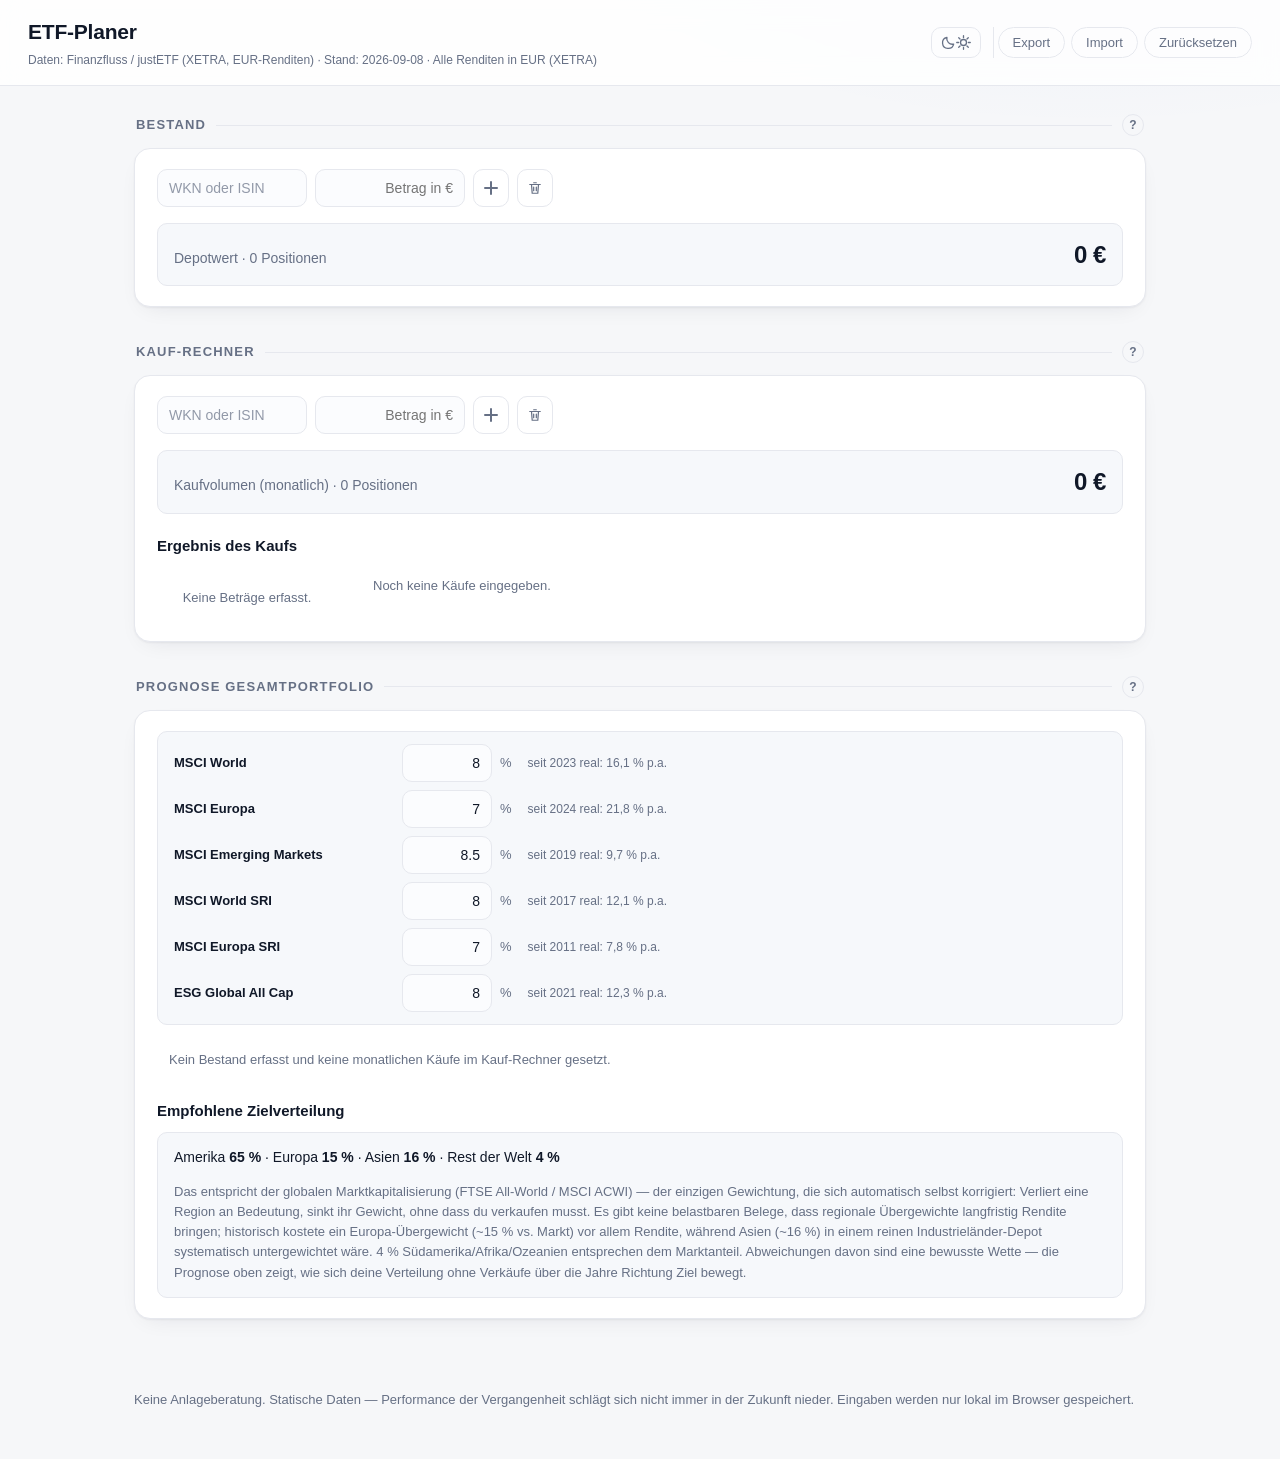
==== planen.html @ 66827581 "remove trailing number in title" ====
<!DOCTYPE html>
<html lang="de">
<head>
<meta charset="UTF-8">
<meta name="viewport" content="width=device-width, initial-scale=1.0">
<title>ETF-Planer · Planung</title>
<link rel="stylesheet" href="style.css">
</head>
<body>
<header>
  <div>
    <h1>ETF-Planer</h1>
    <p class="subtitle" id="data-source"></p>
  </div>
  <div class="header-right">
    <button id="btn-mode" class="icon-btn" title="Hell/Dunkel umschalten" aria-label="Farbmodus umschalten">
      <svg id="ico-moon" width="15" height="15" viewBox="0 0 16 16" aria-hidden="true"><path d="M13.5 9.7A6 6 0 0 1 6.3 2.5 6 6 0 1 0 13.5 9.7Z" fill="none" stroke="currentColor" stroke-width="1.4" stroke-linejoin="round"/></svg>
      <svg id="ico-sun" width="15" height="15" viewBox="0 0 16 16" aria-hidden="true" hidden><circle cx="8" cy="8" r="3.2" fill="none" stroke="currentColor" stroke-width="1.4"/><path d="M8 .8v2M8 13.2v2M.8 8h2M13.2 8h2M2.9 2.9l1.4 1.4M11.7 11.7l1.4 1.4M13.1 2.9l-1.4 1.4M4.3 11.7l-1.4 1.4" stroke="currentColor" stroke-width="1.4" stroke-linecap="round"/></svg>
    </button>
    <div class="header-actions">
      <button id="btn-export" class="btn-ghost" title="Bestand und Kauf-Rechner als JSON-Datei speichern">Export</button>
      <button id="btn-import" class="btn-ghost" title="Bestand und Kauf-Rechner aus einer JSON-Datei laden">Import</button>
      <button id="btn-reset" class="btn-ghost" title="Alle Eingaben löschen">Zurücksetzen</button>
    </div>
  </div>
</header>
<input type="file" id="import-file" accept=".json,application/json" hidden>

<main>
  <section id="holdings">
    <h2>Bestand <div class="hint"><button class="hint-btn" type="button" aria-label="Hinweis anzeigen">?</button><span class="hint-text">Pro Zeile WKN oder ISIN und Betrag in €. „＋" übernimmt und öffnet darunter eine neue Zeile — ist die WKN schon vorhanden, wird der Betrag in die bestehende Zeile addiert. Der Mülleimer entfernt den Eintrag, Werte bleiben jederzeit editierbar.</span></div></h2>
    <div class="card">
      <div id="holdings-rows"></div>
      <div id="holdings-sum" class="holdings-sum"></div>
    </div>
  </section>

  <section id="buy">
    <h2>Kauf-Rechner <div class="hint"><button class="hint-btn" type="button" aria-label="Hinweis anzeigen">?</button><span class="hint-text">Pro Zeile WKN oder ISIN und monatlicher Betrag in €. „＋" übernimmt und öffnet eine neue Zeile — bei doppelter WKN wird der Betrag in die bestehende Zeile addiert; der Mülleimer entfernt sie.</span></div></h2>
    <div class="card">
      <div id="buy-rows"></div>
      <div id="buy-sum" class="holdings-sum"></div>
      <h3>Ergebnis des Kaufs</h3>
      <div class="buy-result">
        <div id="buy-donut" class="donut-box"></div>
        <div class="table-wrap"><table id="buy-fine"></table></div>
      </div>
    </div>
  </section>

  <section id="projection">
    <h2>Prognose Gesamtportfolio <div class="hint"><button class="hint-btn" type="button" aria-label="Hinweis anzeigen">?</button><span class="hint-text">Basis: dein Bestand (Sektion 1) + die monatlichen Käufe aus dem Kauf-Rechner (Sektion 2), verzinst mit monatlichem Zinseszins. Die Renditen sind langfristige Annahmen — anpassbar, keine Garantie.</span></div></h2>
    <div class="card">
      <div id="proj-rates" class="rate-grid"></div>
      <div class="proj-table-box">
        <div class="table-wrap"><table id="proj-table"></table></div>
        <div id="proj-map-overlay" class="proj-map-overlay" aria-hidden="true" hidden></div>
      </div>
      <h3>Empfohlene Zielverteilung</h3>
      <div class="target-info">
        <p class="target-vals">Amerika <strong>65 %</strong> · Europa <strong>15 %</strong> · Asien <strong>16 %</strong> · Rest der Welt <strong>4 %</strong></p>
        <p class="muted">Das entspricht der globalen Marktkapitalisierung (FTSE All-World / MSCI ACWI) — der einzigen Gewichtung, die sich automatisch selbst korrigiert: Verliert eine Region an Bedeutung, sinkt ihr Gewicht, ohne dass du verkaufen musst. Es gibt keine belastbaren Belege, dass regionale Übergewichte langfristig Rendite bringen; historisch kostete ein Europa-Übergewicht (~15 % vs. Markt) vor allem Rendite, während Asien (~16 %) in einem reinen Industrieländer-Depot systematisch untergewichtet wäre. 4 % Südamerika/Afrika/Ozeanien entsprechen dem Marktanteil. Abweichungen davon sind eine bewusste Wette — die Prognose oben zeigt, wie sich deine Verteilung ohne Verkäufe über die Jahre Richtung Ziel bewegt.</p>
      </div>
    </div>
  </section>
</main>

<footer>
  <p id="disclaimer" class="muted"></p>
</footer>

<script src="data.js"></script>
<script src="calc.js"></script>
<script src="shared.js"></script>
<script src="planen.js"></script>
</body>
</html>
---- style.css ----
:root {
  color-scheme: light;
  --bg: #f6f7f9;
  --bg-glow: rgba(37, 99, 235, 0.06);
  --card: #ffffff;
  --text: #101828;
  --muted: #667085;
  --accent: #2563eb;
  --accent-soft: rgba(37, 99, 235, 0.1);
  --green: #16a34a;
  --red: #dc2626;
  --amber: #d97706;
  --violet: #7c3aed;
  --border: #e6e8ee;
  --strong: #d3d8e1;
  --radius: 16px;
  --radius-sm: 10px;
  --shadow: 0 1px 2px rgba(16, 24, 40, 0.05), 0 8px 24px -12px rgba(16, 24, 40, 0.12);
  --shadow-lg: 0 12px 32px -8px rgba(16, 24, 40, 0.22);
  --header-bg: rgba(255, 255, 255, 0.82);
  --input-bg: #fbfcfe;
  --row-hover: #f4f7fc;
  --kpi-bg: #f6f8fb;
  --map-bg: #eef4fa;
  --track: #eef0f3;
  --err-bg: #fef2f2;
  --font-body: -apple-system, BlinkMacSystemFont, "Segoe UI", Roboto, "Helvetica Neue", sans-serif;
}

[data-mode="dark"] {
  color-scheme: dark;
  --bg: #0d1117;
  --bg-glow: rgba(96, 165, 250, 0.08);
  --card: #161c26;
  --text: #e6e9ef;
  --muted: #97a1af;
  --accent: #60a5fa;
  --accent-soft: rgba(96, 165, 250, 0.16);
  --green: #4ade80;
  --red: #f87171;
  --amber: #fbbf24;
  --violet: #a78bfa;
  --border: #262e3b;
  --strong: #38424f;
  --shadow: 0 1px 2px rgba(0, 0, 0, 0.4), 0 10px 28px -14px rgba(0, 0, 0, 0.6);
  --shadow-lg: 0 14px 36px -10px rgba(0, 0, 0, 0.65);
  --header-bg: rgba(13, 17, 23, 0.82);
  --input-bg: #0f141c;
  --row-hover: #1c2431;
  --kpi-bg: #121822;
  --map-bg: #0f1622;
  --track: #242d3a;
  --err-bg: #2a1517;
}

* { box-sizing: border-box; }

body {
  margin: 0;
  font-family: var(--font-body);
  background:
    radial-gradient(900px 420px at 85% -10%, var(--bg-glow), transparent 65%),
    var(--bg);
  color: var(--text);
  line-height: 1.55;
  -webkit-font-smoothing: antialiased;
}

header {
  display: flex;
  justify-content: space-between;
  align-items: center;
  gap: 16px;
  flex-wrap: wrap;
  padding: 16px 28px;
  background: var(--header-bg);
  backdrop-filter: blur(12px);
  -webkit-backdrop-filter: blur(12px);
  border-bottom: 1px solid var(--border);
  position: sticky;
  top: 0;
  z-index: 40;
}

h1 {
  margin: 0;
  font-size: 21px;
  font-weight: 750;
  letter-spacing: -0.01em;
}
.subtitle { margin: 2px 0 0; color: var(--muted); font-size: 12px; }

main { max-width: 1060px; margin: 0 auto; padding: 28px 24px 8px; }

section { margin-bottom: 34px; }
h2 {
  font-size: 13px;
  font-weight: 700;
  margin: 0 0 12px;
  padding: 0 2px;
  text-transform: uppercase;
  letter-spacing: 0.09em;
  color: var(--muted);
  display: flex;
  align-items: center;
  gap: 10px;
}
h2::after { content: ""; flex: 1; order: 1; height: 1px; background: var(--border); }
h3 {
  font-size: 15px;
  font-weight: 700;
  margin: 20px 0 10px;
}


.card {
  background: var(--card);
  border: 1px solid var(--border);
  border-radius: var(--radius);
  padding: 20px 22px;
  box-shadow: var(--shadow);
}

.muted { color: var(--muted); font-size: 13px; }
.muted a { color: var(--accent); text-decoration: none; border-bottom: 1px dotted var(--accent); }
.muted a:hover { border-bottom-style: solid; }

.hint { position: relative; width: fit-content; order: 2; margin: 0; }
.hint-btn {
  position: relative;
  display: inline-flex;
  align-items: center;
  justify-content: center;
  width: 22px;
  height: 22px;
  border: 1px solid var(--border);
  border-radius: 50%;
  background: transparent;
  color: var(--muted);
  font-size: 12px;
  font-weight: 600;
  cursor: pointer;
  user-select: none;
  transition: color 0.15s, border-color 0.15s, background 0.15s;
}
.hint-btn:hover, .hint:hover .hint-btn, .hint:focus-within .hint-btn { color: var(--accent); border-color: var(--accent); background: var(--accent-soft); }
.hint-btn::after { content: ""; position: absolute; top: 0; bottom: 0; right: 100%; width: 7px; }
.hint-text {
  position: absolute;
  top: 0;
  right: calc(100% + 6px);
  z-index: 30;
  padding: 4px 10px;
  background: var(--card);
  border: 1px solid var(--strong);
  border-radius: var(--radius-sm);
  box-shadow: var(--shadow-lg);
  color: var(--muted);
  font-size: 13px;
  text-align: left;
  white-space: normal;
  width: max-content;
  max-width: min(460px, calc(100vw - 90px));
  line-height: 1.45;
  opacity: 0;
  visibility: hidden;
  pointer-events: none;
  transition: opacity 0.12s, visibility 0.12s;
}
.hint:hover .hint-text, .hint:focus-within .hint-text { opacity: 1; visibility: visible; pointer-events: auto; }

.btn {
  background: var(--accent);
  color: #fff;
  border: none;
  border-radius: var(--radius-sm);
  padding: 10px 18px;
  font-size: 14px;
  font-weight: 600;
  font-family: inherit;
  cursor: pointer;
  box-shadow: 0 2px 8px -2px var(--accent-soft);
  transition: filter 0.15s, transform 0.15s;
}
.btn:hover { filter: brightness(1.08); }
.btn:active { transform: translateY(1px); }
.btn-ghost {
  background: transparent;
  color: var(--muted);
  border: 1px solid var(--border);
  border-radius: 999px;
  padding: 7px 14px;
  font-size: 13px;
  font-family: inherit;
  cursor: pointer;
  transition: color 0.15s, border-color 0.15s, background 0.15s;
}
.btn-ghost:hover { color: var(--text); border-color: var(--strong); background: var(--accent-soft); }

input[type=number], input:not([type]), textarea {
  border: 1px solid var(--border);
  border-radius: var(--radius-sm);
  padding: 9px 11px;
  font-size: 14px;
  font-family: inherit;
  background: var(--input-bg);
  color: var(--text);
  transition: border-color 0.15s, box-shadow 0.15s, background 0.15s;
}
input:focus, textarea:focus {
  outline: none;
  border-color: var(--accent);
  box-shadow: 0 0 0 3px var(--accent-soft);
}
textarea { width: 100%; resize: vertical; }
input.hold-v, input.rate-v { -moz-appearance: textfield; appearance: textfield; }
input.hold-v::-webkit-outer-spin-button,
input.hold-v::-webkit-inner-spin-button,
input.rate-v::-webkit-outer-spin-button,
input.rate-v::-webkit-inner-spin-button { -webkit-appearance: none; margin: 0; }

.table-wrap { overflow-x: auto; }
table { border-collapse: collapse; width: 100%; font-size: 14px; }
th, td { padding: 9px 12px; text-align: left; border-bottom: 1px solid var(--border); white-space: nowrap; }
th { color: var(--muted); font-weight: 600; font-size: 11px; text-transform: uppercase; letter-spacing: 0.05em; }
td.num, th.num { text-align: right; font-variant-numeric: tabular-nums; }
tbody tr, table > tr { transition: background 0.12s; }
td.pos, span.pos { color: var(--green); }
td.neg, span.neg { color: var(--red); }
tr:last-child td { border-bottom: none; }

.etf-rows { display: flex; flex-direction: column; gap: 14px; }
.etf-row {
  display: grid;
  grid-template-columns: 1fr auto;
  gap: 20px;
  align-items: start;
  background: var(--card);
  border: 1px solid var(--border);
  border-radius: var(--radius);
  padding: 16px 18px;
  box-shadow: var(--shadow);
}
@media (max-width: 760px) { .etf-row { grid-template-columns: 1fr; } }
.etf-main { min-width: 0; }
.etf-row-head { display: flex; flex-direction: column; align-items: flex-start; gap: 2px; margin-bottom: 12px; }
.etf-row-head h4 { margin: 0; font-size: 16px; }
.isin-link { font-size: 12px; color: var(--accent); text-decoration: none; border-bottom: 1px dotted var(--accent); }
.isin-link:hover { border-bottom-style: solid; }
.etf-stats { display: flex; flex-direction: column; gap: 6px; max-width: 480px; }
.stat { display: flex; justify-content: space-between; gap: 10px; font-size: 13px; border-bottom: 1px dashed var(--border); padding-bottom: 4px; }
.stat-label { color: var(--muted); }
.stat-value { text-align: right; font-variant-numeric: tabular-nums; }
.stat-value.pos { color: var(--green); }
.stat-value.neg { color: var(--red); }
.stat-sub { font-size: 11px; margin-left: 6px; }
.etf-map { width: 340px; max-width: 100%; justify-self: end; }
.etf-map .legend { margin-top: 8px; }

.worldmap { display: block; width: 100%; height: auto; margin: 6px 0 10px; background: var(--map-bg); border-radius: calc(var(--radius-sm) - 4px); padding: 4px; }
#proj-table th[data-col], #proj-table td[data-col] { cursor: pointer; }
#proj-table td[data-col]:hover { background: var(--row-hover); }
#proj-table th[data-col] { color: var(--accent); }
.proj-table-box { position: relative; }
.proj-map-overlay { position: absolute; z-index: 30; width: 210px; background: var(--card); border: 1px solid var(--strong); border-radius: var(--radius-sm); box-shadow: var(--shadow-lg); padding: 8px; pointer-events: none; }
.proj-map-overlay[hidden] { display: none; }
.proj-map-overlay.pinned { border-color: var(--accent); box-shadow: 0 0 0 3px var(--accent-soft), var(--shadow-lg); }
.proj-map-title { font-size: 13px; font-weight: 600; margin-bottom: 4px; }
.proj-map-overlay .worldmap { margin: 0; width: 100%; }
.legend { display: flex; flex-wrap: wrap; gap: 8px 14px; font-size: 12px; color: var(--muted); }
.legend .dot { display: inline-block; width: 9px; height: 9px; border-radius: 2px; margin-right: 4px; }

.split { display: grid; grid-template-columns: 1fr auto; gap: 24px; align-items: start; }
@media (max-width: 800px) { .split { grid-template-columns: 1fr; } }

.donut-box { display: flex; justify-content: center; padding-top: 8px; }
@media (max-width: 700px) { .rate-row { flex-wrap: wrap; } .rate-name { width: 100%; } }

.bucket-rows { display: flex; flex-direction: column; gap: 6px; }
.bucket-row { display: grid; grid-template-columns: 140px 1fr 70px; gap: 8px; align-items: center; font-size: 13px; }
.bucket-row .track { display: block; background: var(--track); border-radius: 999px; height: 10px; overflow: hidden; }
.bucket-row .fill { display: block; height: 100%; border-radius: 999px; }
.bucket-row .val { text-align: right; font-variant-numeric: tabular-nums; }

footer { padding: 16px 24px 36px; max-width: 1060px; margin: 0 auto; }

.bar-stack { display: flex; width: 150px; height: 10px; border-radius: 999px; overflow: hidden; background: var(--track); }
.bar-stack > div { height: 100%; }

.header-right { display: flex; align-items: center; gap: 10px; flex-wrap: wrap; }
.header-actions { display: flex; align-items: center; gap: 6px; padding-left: 4px; margin-left: 2px; border-left: 1px solid var(--border); }
@media (max-width: 720px) { .header-actions { border-left: none; padding-left: 0; } }

.hold-row { display: flex; gap: 8px; align-items: center; margin-bottom: 8px; }
.hold-row > input, .hold-row > button { box-sizing: border-box; height: 38px; }
.hold-row > button { display: inline-flex; align-items: center; justify-content: center; padding: 0 10px; }
.hold-q { width: 150px; flex: none; }
.hold-q::placeholder { color: var(--muted); opacity: 0.7; }
.hold-name { flex: 1 1 auto; min-width: 0; font-size: 13px; color: var(--muted); white-space: nowrap; overflow: hidden; text-overflow: ellipsis; }
.hold-v { width: 150px; flex: none; text-align: right; }

.input-err { border-color: var(--red); background: var(--err-bg); }
.icon-btn { background: transparent; border: 1px solid var(--border); border-radius: var(--radius-sm); padding: 7px 9px; cursor: pointer; color: var(--muted); display: inline-flex; align-items: center; transition: color 0.15s, border-color 0.15s, background 0.15s; }
.icon-btn:hover { color: var(--accent); border-color: var(--accent); background: var(--accent-soft); }
.icon-del:hover { color: var(--red); border-color: var(--red); background: var(--err-bg); }

.holdings-sum {
  display: flex;
  justify-content: space-between;
  align-items: baseline;
  flex-wrap: wrap;
  gap: 6px 12px;
  margin-top: 16px;
  padding: 12px 16px;
  background: var(--kpi-bg);
  border: 1px solid var(--border);
  border-radius: var(--radius-sm);
  font-size: 14px;
}
.holdings-sum .sum-label { color: var(--muted); font-weight: 500; }
.holdings-sum .sum-value { font-size: 24px; font-weight: 800; letter-spacing: -0.02em; font-variant-numeric: tabular-nums; }
.holdings-sum .sum-hint { font-size: 12px; width: 100%; }

.buy-result { display: grid; grid-template-columns: 180px 1fr; gap: 24px; align-items: start; margin-top: 4px; }
@media (max-width: 700px) { .buy-result { grid-template-columns: 1fr; } }

.rate-grid {
  margin-bottom: 16px;
  padding: 12px 16px;
  background: var(--kpi-bg);
  border: 1px solid var(--border);
  border-radius: var(--radius-sm);
}
.rate-row { display: flex; align-items: center; gap: 8px; margin-bottom: 8px; }
.rate-row:last-child { margin-bottom: 0; }
.rate-name { width: 220px; font-size: 13px; font-weight: 600; }
.rate-row .rate-v { width: 90px; box-sizing: border-box; height: 38px; text-align: right; }
.rate-unit { color: var(--muted); font-size: 13px; }
.rate-ref { font-size: 12px; margin-left: 8px; }
.dot-region { display: inline-block; width: 9px; height: 9px; border-radius: 50%; margin-right: 6px; }

.target-info { background: var(--kpi-bg); border: 1px solid var(--border); border-radius: var(--radius-sm); padding: 14px 16px; }
.target-vals { margin: 0 0 6px; font-size: 14px; }
.target-info p:last-child { margin-bottom: 0; }
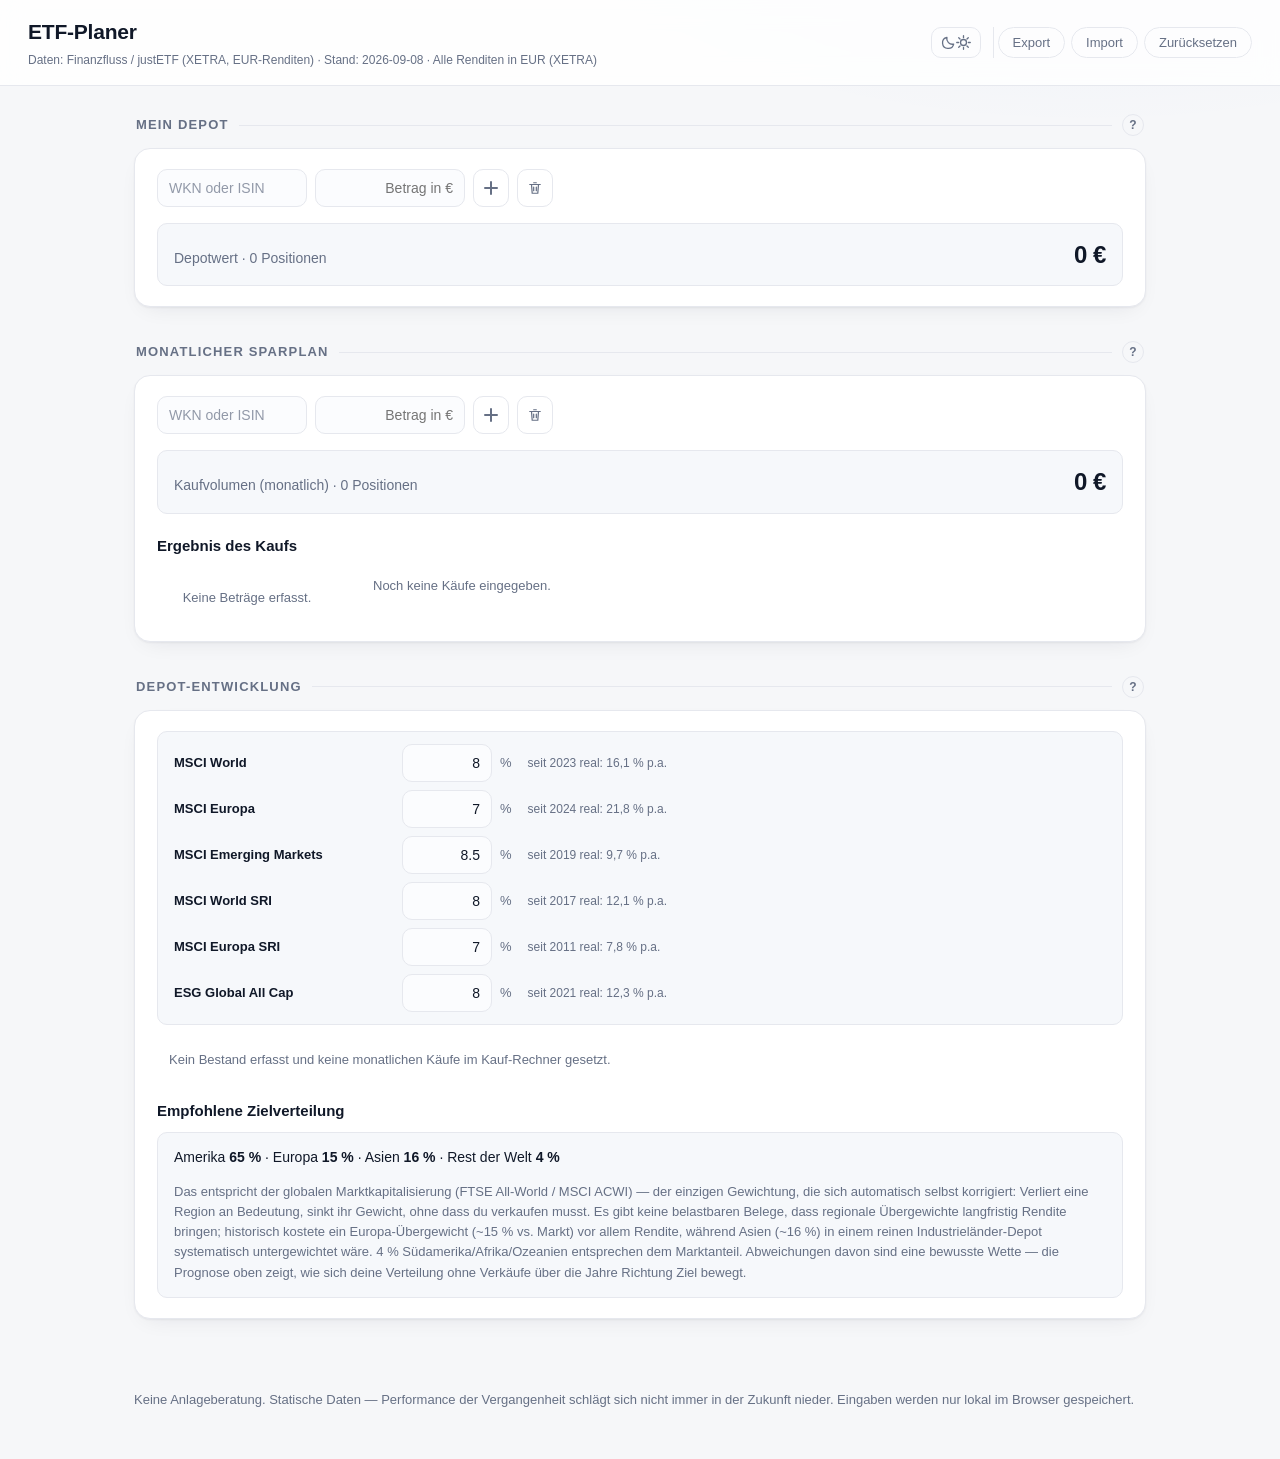
==== commit 7f366b0f: "rename title" ====
--- a/planen.html
+++ b/planen.html
@@ -28,7 +28,7 @@
 
 <main>
   <section id="holdings">
-    <h2>Bestand <div class="hint"><button class="hint-btn" type="button" aria-label="Hinweis anzeigen">?</button><span class="hint-text">Pro Zeile WKN oder ISIN und Betrag in €. „＋" übernimmt und öffnet darunter eine neue Zeile — ist die WKN schon vorhanden, wird der Betrag in die bestehende Zeile addiert. Der Mülleimer entfernt den Eintrag, Werte bleiben jederzeit editierbar.</span></div></h2>
+    <h2>Mein Depot <div class="hint"><button class="hint-btn" type="button" aria-label="Hinweis anzeigen">?</button><span class="hint-text">Pro Zeile WKN oder ISIN und Betrag in €. „＋" übernimmt und öffnet darunter eine neue Zeile — ist die WKN schon vorhanden, wird der Betrag in die bestehende Zeile addiert. Der Mülleimer entfernt den Eintrag, Werte bleiben jederzeit editierbar.</span></div></h2>
     <div class="card">
       <div id="holdings-rows"></div>
       <div id="holdings-sum" class="holdings-sum"></div>
@@ -36,7 +36,7 @@
   </section>
 
   <section id="buy">
-    <h2>Kauf-Rechner <div class="hint"><button class="hint-btn" type="button" aria-label="Hinweis anzeigen">?</button><span class="hint-text">Pro Zeile WKN oder ISIN und monatlicher Betrag in €. „＋" übernimmt und öffnet eine neue Zeile — bei doppelter WKN wird der Betrag in die bestehende Zeile addiert; der Mülleimer entfernt sie.</span></div></h2>
+    <h2>Monatlicher Sparplan <div class="hint"><button class="hint-btn" type="button" aria-label="Hinweis anzeigen">?</button><span class="hint-text">Pro Zeile WKN oder ISIN und monatlicher Betrag in €. „＋" übernimmt und öffnet eine neue Zeile — bei doppelter WKN wird der Betrag in die bestehende Zeile addiert; der Mülleimer entfernt sie.</span></div></h2>
     <div class="card">
       <div id="buy-rows"></div>
       <div id="buy-sum" class="holdings-sum"></div>
@@ -49,7 +49,7 @@
   </section>
 
   <section id="projection">
-    <h2>Prognose Gesamtportfolio <div class="hint"><button class="hint-btn" type="button" aria-label="Hinweis anzeigen">?</button><span class="hint-text">Basis: dein Bestand (Sektion 1) + die monatlichen Käufe aus dem Kauf-Rechner (Sektion 2), verzinst mit monatlichem Zinseszins. Die Renditen sind langfristige Annahmen — anpassbar, keine Garantie.</span></div></h2>
+    <h2>Depot-Entwicklung <div class="hint"><button class="hint-btn" type="button" aria-label="Hinweis anzeigen">?</button><span class="hint-text">Basis: dein Bestand (Sektion 1) + die monatlichen Käufe aus dem Monatlichen Sparplan (Sektion 2), verzinst mit monatlichem Zinseszins. Die Renditen sind langfristige Annahmen — anpassbar, keine Garantie.</span></div></h2>
     <div class="card">
       <div id="proj-rates" class="rate-grid"></div>
       <div class="proj-table-box">
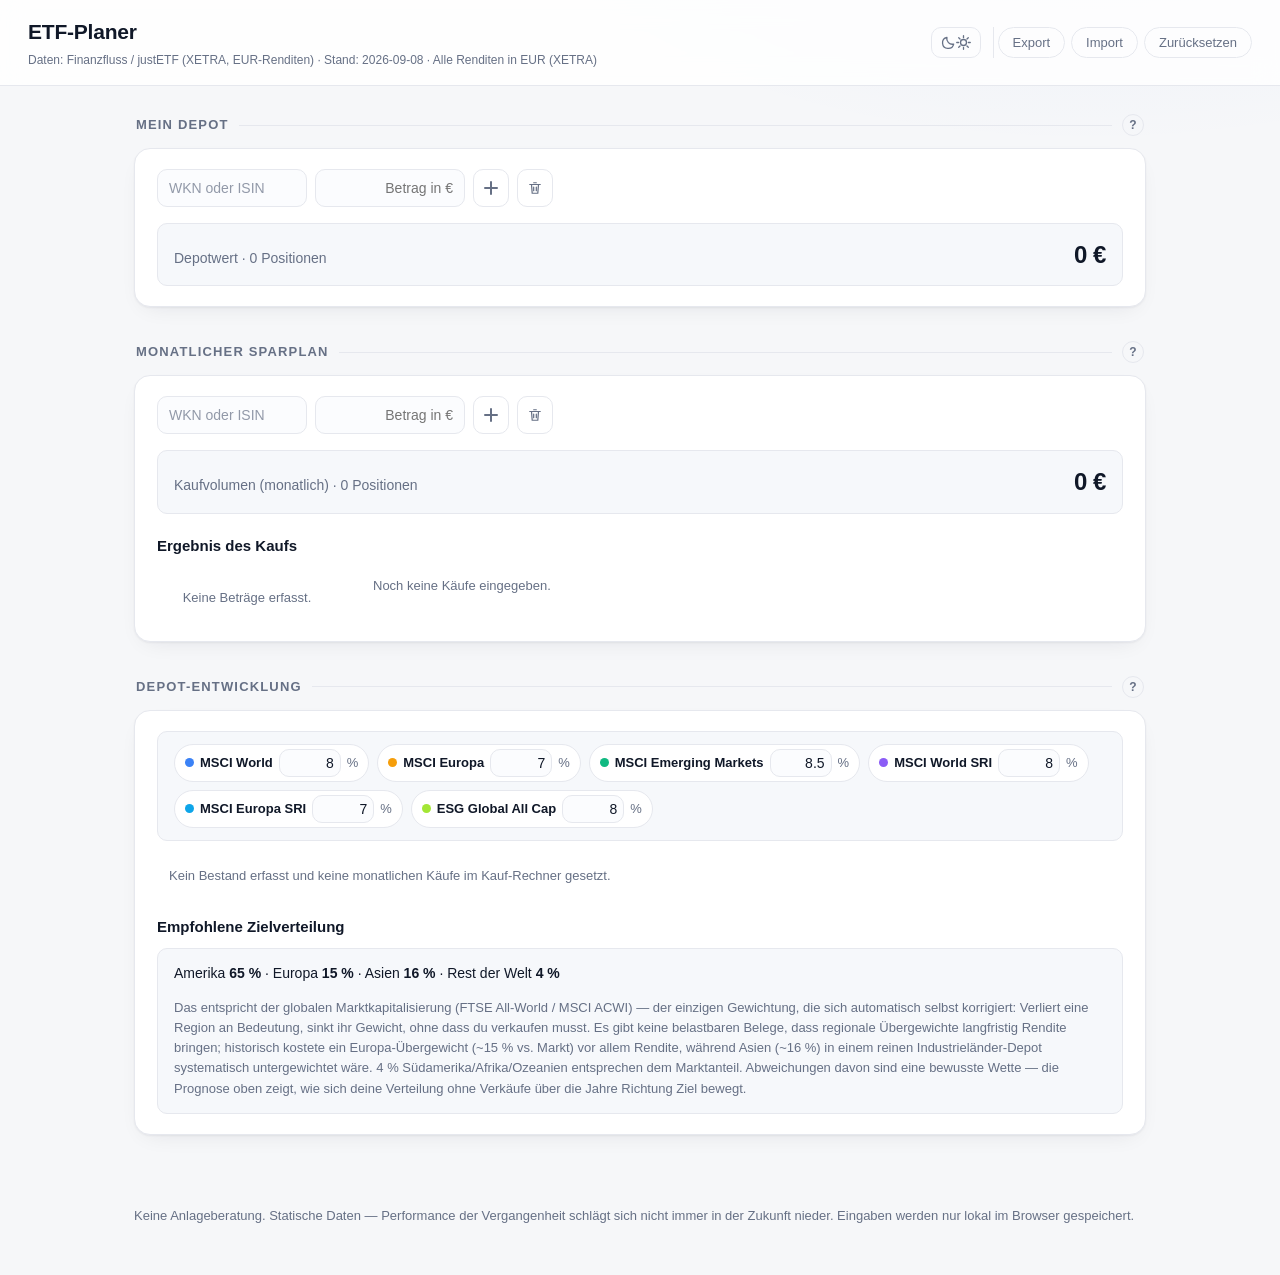
==== commit 7e815ee8: "improve layout" ====
--- a/planen.html
+++ b/planen.html
@@ -51,7 +51,7 @@
   <section id="projection">
     <h2>Depot-Entwicklung <div class="hint"><button class="hint-btn" type="button" aria-label="Hinweis anzeigen">?</button><span class="hint-text">Basis: dein Bestand (Sektion 1) + die monatlichen Käufe aus dem Monatlichen Sparplan (Sektion 2), verzinst mit monatlichem Zinseszins. Die Renditen sind langfristige Annahmen — anpassbar, keine Garantie.</span></div></h2>
     <div class="card">
-      <div id="proj-rates" class="rate-grid"></div>
+      <div id="proj-rates" class="rate-chips"></div>
       <div class="proj-table-box">
         <div class="table-wrap"><table id="proj-table"></table></div>
         <div id="proj-map-overlay" class="proj-map-overlay" aria-hidden="true" hidden></div>
--- a/style.css
+++ b/style.css
@@ -274,7 +274,6 @@
 @media (max-width: 800px) { .split { grid-template-columns: 1fr; } }
 
 .donut-box { display: flex; justify-content: center; padding-top: 8px; }
-@media (max-width: 700px) { .rate-row { flex-wrap: wrap; } .rate-name { width: 100%; } }
 
 .bucket-rows { display: flex; flex-direction: column; gap: 6px; }
 .bucket-row { display: grid; grid-template-columns: 140px 1fr 70px; gap: 8px; align-items: center; font-size: 13px; }
@@ -324,19 +323,54 @@
 .buy-result { display: grid; grid-template-columns: 180px 1fr; gap: 24px; align-items: start; margin-top: 4px; }
 @media (max-width: 700px) { .buy-result { grid-template-columns: 1fr; } }
 
-.rate-grid {
+.rate-chips {
+  display: flex;
+  flex-wrap: wrap;
+  gap: 8px;
+  align-items: center;
   margin-bottom: 16px;
   padding: 12px 16px;
   background: var(--kpi-bg);
   border: 1px solid var(--border);
   border-radius: var(--radius-sm);
 }
-.rate-row { display: flex; align-items: center; gap: 8px; margin-bottom: 8px; }
-.rate-row:last-child { margin-bottom: 0; }
-.rate-name { width: 220px; font-size: 13px; font-weight: 600; }
-.rate-row .rate-v { width: 90px; box-sizing: border-box; height: 38px; text-align: right; }
+.rate-chip {
+  position: relative;
+  display: inline-flex;
+  align-items: center;
+  gap: 6px;
+  padding: 4px 10px;
+  border: 1px solid var(--border);
+  border-radius: 999px;
+  background: var(--card);
+  cursor: text;
+}
+.rate-chip::after {
+  content: attr(data-tip);
+  position: absolute;
+  bottom: calc(100% + 6px);
+  left: 50%;
+  transform: translateX(-50%);
+  z-index: 30;
+  padding: 4px 10px;
+  background: var(--card);
+  border: 1px solid var(--strong);
+  border-radius: var(--radius-sm);
+  box-shadow: var(--shadow-lg);
+  color: var(--muted);
+  font-size: 13px;
+  font-weight: 400;
+  white-space: nowrap;
+  opacity: 0;
+  visibility: hidden;
+  pointer-events: none;
+  transition: opacity 0.12s, visibility 0.12s;
+}
+.rate-chip:hover::after, .rate-chip:focus-within::after { opacity: 1; visibility: visible; }
+.rate-dot { width: 9px; height: 9px; border-radius: 50%; flex: 0 0 auto; }
+.rate-name { font-size: 13px; font-weight: 600; white-space: nowrap; }
+.rate-chip .rate-v { width: 62px; box-sizing: border-box; height: 28px; padding: 2px 6px; text-align: right; }
 .rate-unit { color: var(--muted); font-size: 13px; }
-.rate-ref { font-size: 12px; margin-left: 8px; }
 .dot-region { display: inline-block; width: 9px; height: 9px; border-radius: 50%; margin-right: 6px; }
 
 .target-info { background: var(--kpi-bg); border: 1px solid var(--border); border-radius: var(--radius-sm); padding: 14px 16px; }
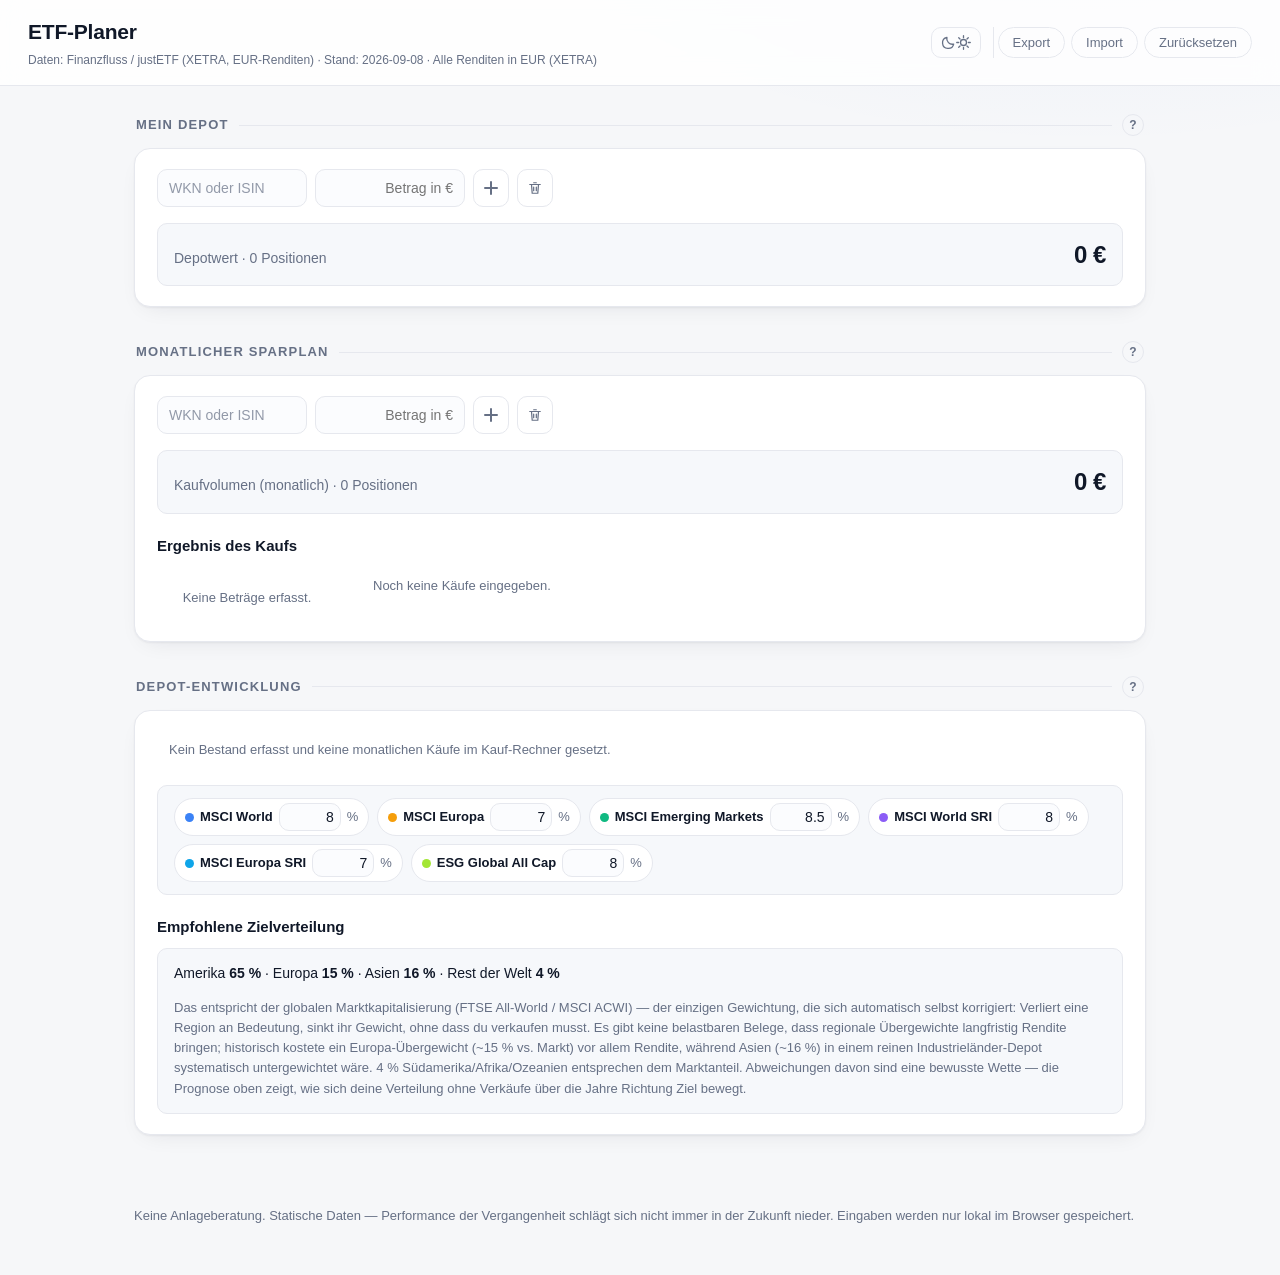
==== commit 00929693: "move rendite below table" ====
--- a/planen.html
+++ b/planen.html
@@ -51,11 +51,11 @@
   <section id="projection">
     <h2>Depot-Entwicklung <div class="hint"><button class="hint-btn" type="button" aria-label="Hinweis anzeigen">?</button><span class="hint-text">Basis: dein Bestand (Sektion 1) + die monatlichen Käufe aus dem Monatlichen Sparplan (Sektion 2), verzinst mit monatlichem Zinseszins. Die Renditen sind langfristige Annahmen — anpassbar, keine Garantie.</span></div></h2>
     <div class="card">
-      <div id="proj-rates" class="rate-chips"></div>
       <div class="proj-table-box">
         <div class="table-wrap"><table id="proj-table"></table></div>
         <div id="proj-map-overlay" class="proj-map-overlay" aria-hidden="true" hidden></div>
       </div>
+      <div id="proj-rates" class="rate-chips"></div>
       <h3>Empfohlene Zielverteilung</h3>
       <div class="target-info">
         <p class="target-vals">Amerika <strong>65 %</strong> · Europa <strong>15 %</strong> · Asien <strong>16 %</strong> · Rest der Welt <strong>4 %</strong></p>
--- a/style.css
+++ b/style.css
@@ -328,6 +328,7 @@
   flex-wrap: wrap;
   gap: 8px;
   align-items: center;
+  margin-top: 16px;
   margin-bottom: 16px;
   padding: 12px 16px;
   background: var(--kpi-bg);
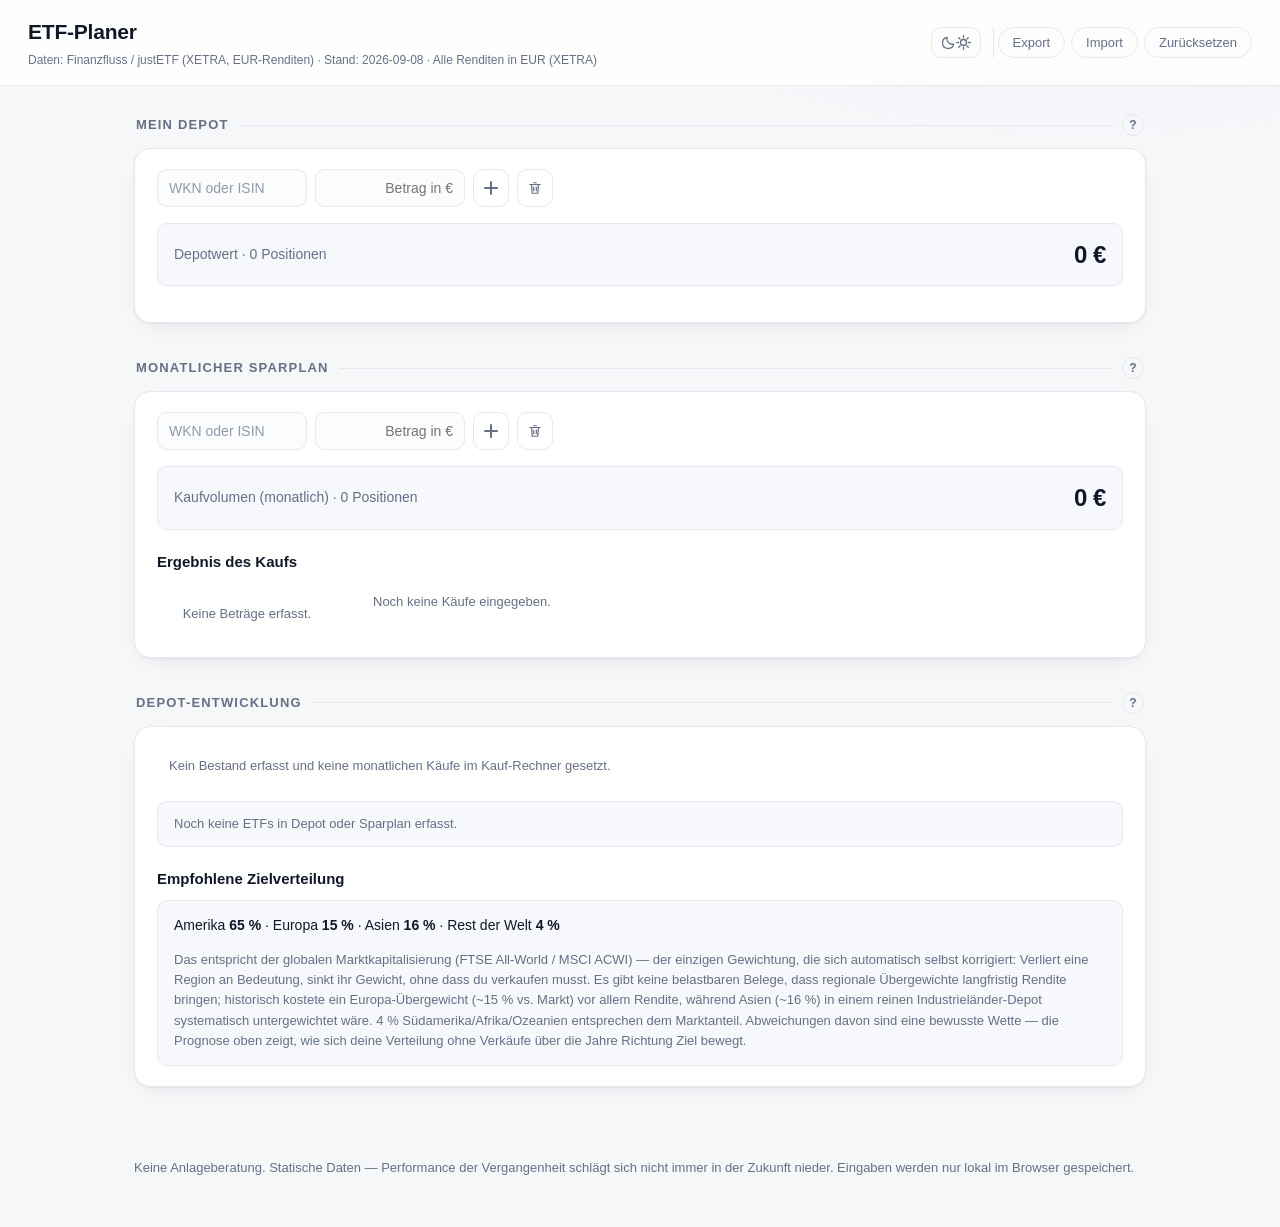
==== commit 642eb00d: "show balken-diagram" ====
--- a/planen.html
+++ b/planen.html
@@ -32,6 +32,7 @@
     <div class="card">
       <div id="holdings-rows"></div>
       <div id="holdings-sum" class="holdings-sum"></div>
+      <div id="holdings-fine" class="holdings-fine"></div>
     </div>
   </section>
 
--- a/style.css
+++ b/style.css
@@ -224,6 +224,7 @@
 th, td { padding: 9px 12px; text-align: left; border-bottom: 1px solid var(--border); white-space: nowrap; }
 th { color: var(--muted); font-weight: 600; font-size: 11px; text-transform: uppercase; letter-spacing: 0.05em; }
 td.num, th.num { text-align: right; font-variant-numeric: tabular-nums; }
+#buy-fine td.num, #buy-fine th.num { text-align: center; }
 tbody tr, table > tr { transition: background 0.12s; }
 td.pos, span.pos { color: var(--green); }
 td.neg, span.neg { color: var(--red); }
@@ -306,7 +307,7 @@
 .holdings-sum {
   display: flex;
   justify-content: space-between;
-  align-items: baseline;
+  align-items: center;
   flex-wrap: wrap;
   gap: 6px 12px;
   margin-top: 16px;
@@ -319,6 +320,11 @@
 .holdings-sum .sum-label { color: var(--muted); font-weight: 500; }
 .holdings-sum .sum-value { font-size: 24px; font-weight: 800; letter-spacing: -0.02em; font-variant-numeric: tabular-nums; }
 .holdings-sum .sum-hint { font-size: 12px; width: 100%; }
+
+.holdings-fine { margin-top: 16px; }
+.region-bar { display: flex; width: 100%; height: 14px; border-radius: 999px; overflow: hidden; background: var(--track); }
+.region-seg { height: 100%; }
+.region-legend { margin-top: 8px; }
 
 .buy-result { display: grid; grid-template-columns: 180px 1fr; gap: 24px; align-items: start; margin-top: 4px; }
 @media (max-width: 700px) { .buy-result { grid-template-columns: 1fr; } }
@@ -370,7 +376,7 @@
 .rate-chip:hover::after, .rate-chip:focus-within::after { opacity: 1; visibility: visible; }
 .rate-dot { width: 9px; height: 9px; border-radius: 50%; flex: 0 0 auto; }
 .rate-name { font-size: 13px; font-weight: 600; white-space: nowrap; }
-.rate-chip .rate-v { width: 62px; box-sizing: border-box; height: 28px; padding: 2px 6px; text-align: right; }
+.rate-chip .rate-v { width: 52px; box-sizing: border-box; height: 28px; padding: 2px 6px; text-align: center; }
 .rate-unit { color: var(--muted); font-size: 13px; }
 .dot-region { display: inline-block; width: 9px; height: 9px; border-radius: 50%; margin-right: 6px; }
 
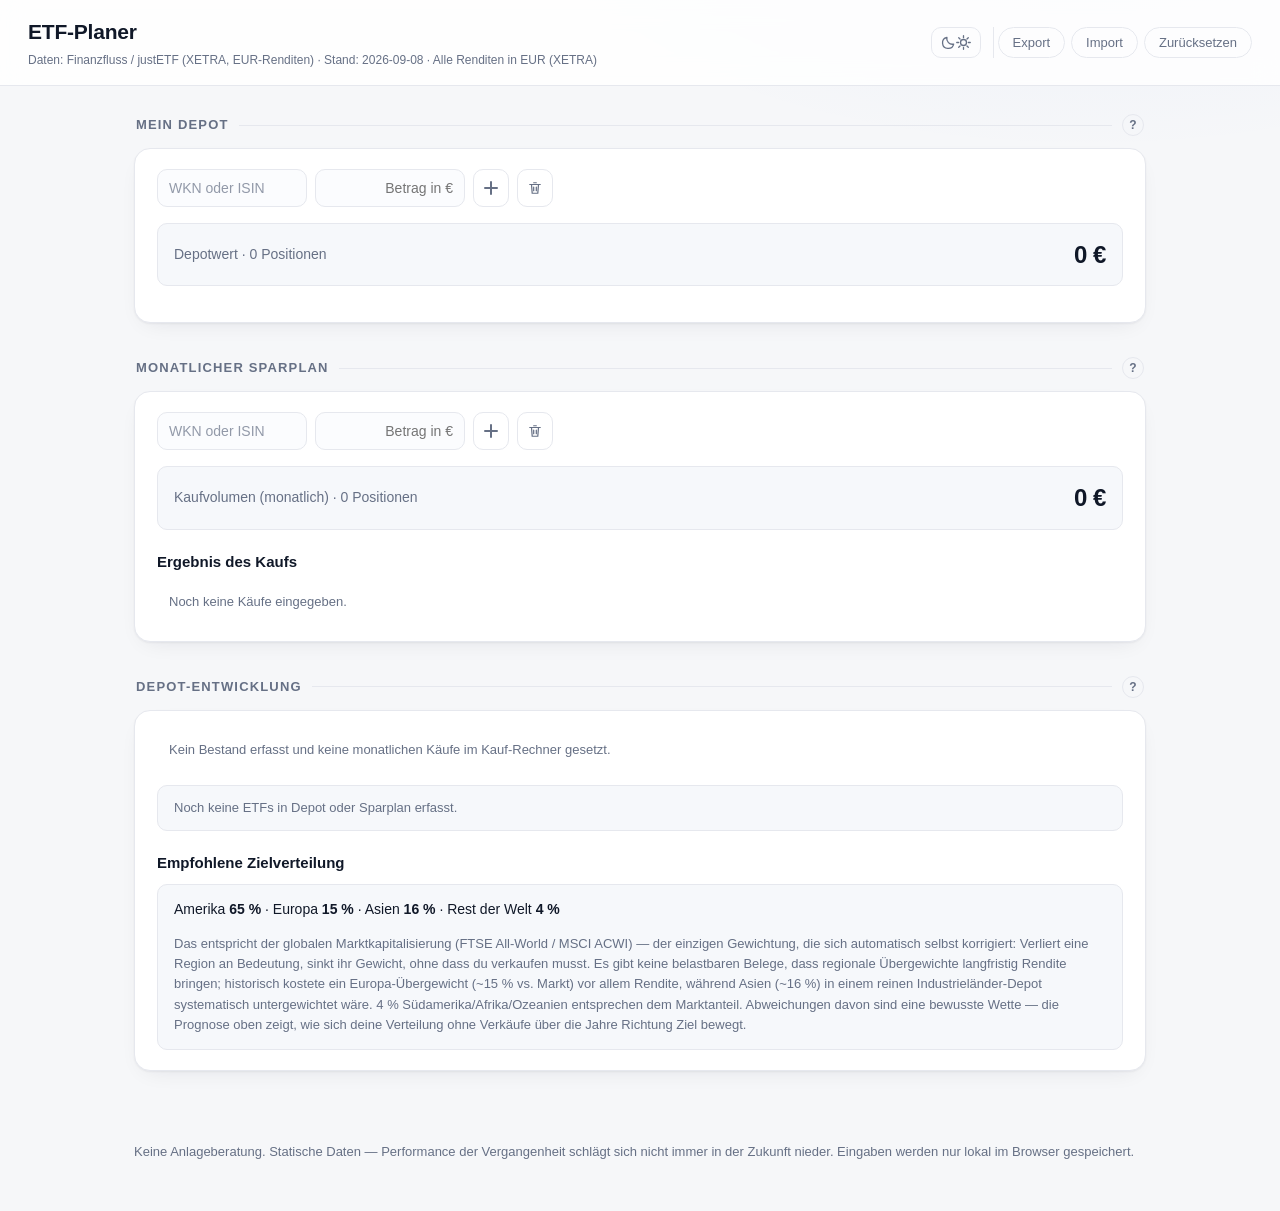
==== commit 6a4ea78c: "show balken-diagram in Sparplan" ====
--- a/planen.html
+++ b/planen.html
@@ -41,11 +41,9 @@
     <div class="card">
       <div id="buy-rows"></div>
       <div id="buy-sum" class="holdings-sum"></div>
+      <div id="buy-fine-bar" class="holdings-fine"></div>
       <h3>Ergebnis des Kaufs</h3>
-      <div class="buy-result">
-        <div id="buy-donut" class="donut-box"></div>
-        <div class="table-wrap"><table id="buy-fine"></table></div>
-      </div>
+      <div class="table-wrap"><table id="buy-fine"></table></div>
     </div>
   </section>
 
--- a/style.css
+++ b/style.css
@@ -274,8 +274,6 @@
 .split { display: grid; grid-template-columns: 1fr auto; gap: 24px; align-items: start; }
 @media (max-width: 800px) { .split { grid-template-columns: 1fr; } }
 
-.donut-box { display: flex; justify-content: center; padding-top: 8px; }
-
 .bucket-rows { display: flex; flex-direction: column; gap: 6px; }
 .bucket-row { display: grid; grid-template-columns: 140px 1fr 70px; gap: 8px; align-items: center; font-size: 13px; }
 .bucket-row .track { display: block; background: var(--track); border-radius: 999px; height: 10px; overflow: hidden; }
@@ -324,10 +322,7 @@
 .holdings-fine { margin-top: 16px; }
 .region-bar { display: flex; width: 100%; height: 14px; border-radius: 999px; overflow: hidden; background: var(--track); }
 .region-seg { height: 100%; }
-.region-legend { margin-top: 8px; }
-
-.buy-result { display: grid; grid-template-columns: 180px 1fr; gap: 24px; align-items: start; margin-top: 4px; }
-@media (max-width: 700px) { .buy-result { grid-template-columns: 1fr; } }
+.holdings-fine .region-legend { margin-top: 8px; }
 
 .rate-chips {
   display: flex;
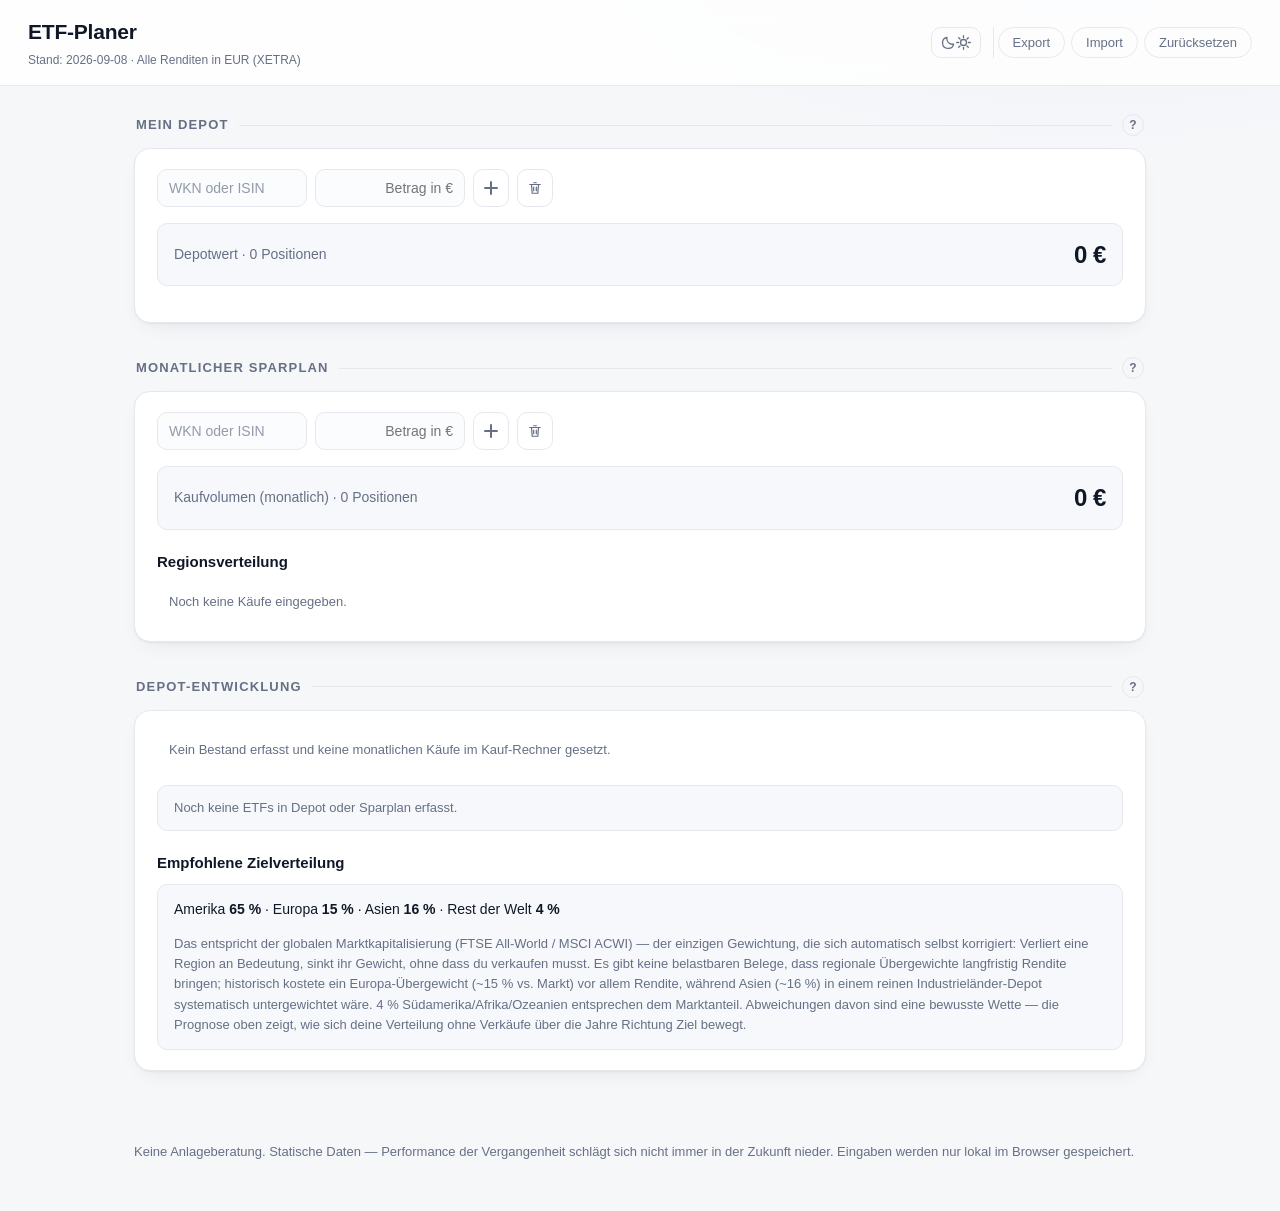
==== commit 71b4fdfc: "reword" ====
--- a/planen.html
+++ b/planen.html
@@ -42,7 +42,7 @@
       <div id="buy-rows"></div>
       <div id="buy-sum" class="holdings-sum"></div>
       <div id="buy-fine-bar" class="holdings-fine"></div>
-      <h3>Ergebnis des Kaufs</h3>
+      <h3>Regionsverteilung</h3>
       <div class="table-wrap"><table id="buy-fine"></table></div>
     </div>
   </section>
@@ -50,10 +50,7 @@
   <section id="projection">
     <h2>Depot-Entwicklung <div class="hint"><button class="hint-btn" type="button" aria-label="Hinweis anzeigen">?</button><span class="hint-text">Basis: dein Bestand (Sektion 1) + die monatlichen Käufe aus dem Monatlichen Sparplan (Sektion 2), verzinst mit monatlichem Zinseszins. Die Renditen sind langfristige Annahmen — anpassbar, keine Garantie.</span></div></h2>
     <div class="card">
-      <div class="proj-table-box">
-        <div class="table-wrap"><table id="proj-table"></table></div>
-        <div id="proj-map-overlay" class="proj-map-overlay" aria-hidden="true" hidden></div>
-      </div>
+      <div class="table-wrap"><table id="proj-table"></table></div>
       <div id="proj-rates" class="rate-chips"></div>
       <h3>Empfohlene Zielverteilung</h3>
       <div class="target-info">
--- a/style.css
+++ b/style.css
@@ -259,15 +259,6 @@
 .etf-map .legend { margin-top: 8px; }
 
 .worldmap { display: block; width: 100%; height: auto; margin: 6px 0 10px; background: var(--map-bg); border-radius: calc(var(--radius-sm) - 4px); padding: 4px; }
-#proj-table th[data-col], #proj-table td[data-col] { cursor: pointer; }
-#proj-table td[data-col]:hover { background: var(--row-hover); }
-#proj-table th[data-col] { color: var(--accent); }
-.proj-table-box { position: relative; }
-.proj-map-overlay { position: absolute; z-index: 30; width: 210px; background: var(--card); border: 1px solid var(--strong); border-radius: var(--radius-sm); box-shadow: var(--shadow-lg); padding: 8px; pointer-events: none; }
-.proj-map-overlay[hidden] { display: none; }
-.proj-map-overlay.pinned { border-color: var(--accent); box-shadow: 0 0 0 3px var(--accent-soft), var(--shadow-lg); }
-.proj-map-title { font-size: 13px; font-weight: 600; margin-bottom: 4px; }
-.proj-map-overlay .worldmap { margin: 0; width: 100%; }
 .legend { display: flex; flex-wrap: wrap; gap: 8px 14px; font-size: 12px; color: var(--muted); }
 .legend .dot { display: inline-block; width: 9px; height: 9px; border-radius: 2px; margin-right: 4px; }
 
